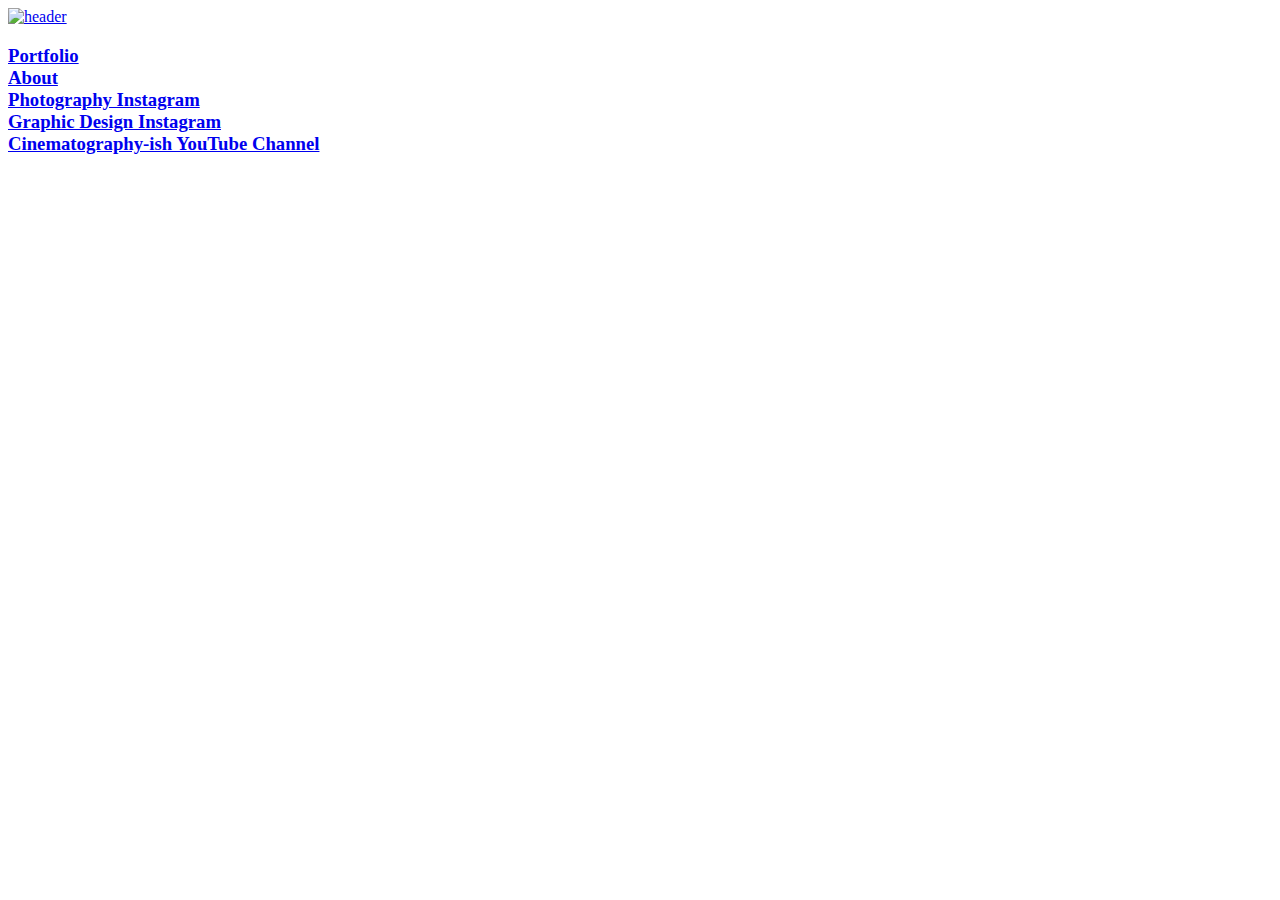
==== index.html @ 998be25e "second" ====
<!DOCTYPE html>
<html>
    <body>
    <header>
        
        <title>maxl</title>
        
        <a href="https://www.youtube.com/channel/UCEfXjU9qLtGZ9EM5nQwjIWw"><img src="D:/Designs/website/images/header.png" alt="header" width="100%" height="100%"></a>
        
    </header>
        
        <link rel="stylesheet" href="D:/Designs/website/site.css">
         
        <p><h3>
        <a href="D:/Designs/website/portfolio/photography.html">Portfolio</a><br>
        <a href="D:/Designs/website/about/about.html">About</a><br>
        <a href="https://instagram.com/maxldoesphotography">Photography Instagram</a><br>
        <a href="https://instagram.com/maxledits">Graphic Design Instagram</a><br>
        <a href="https://youtube.com/channel/UCEfXjU9qLtGZ9EM5nQwjIWw">Cinematography-ish YouTube Channel</a><br>
        </h3></p>
        
    </body>
</html>
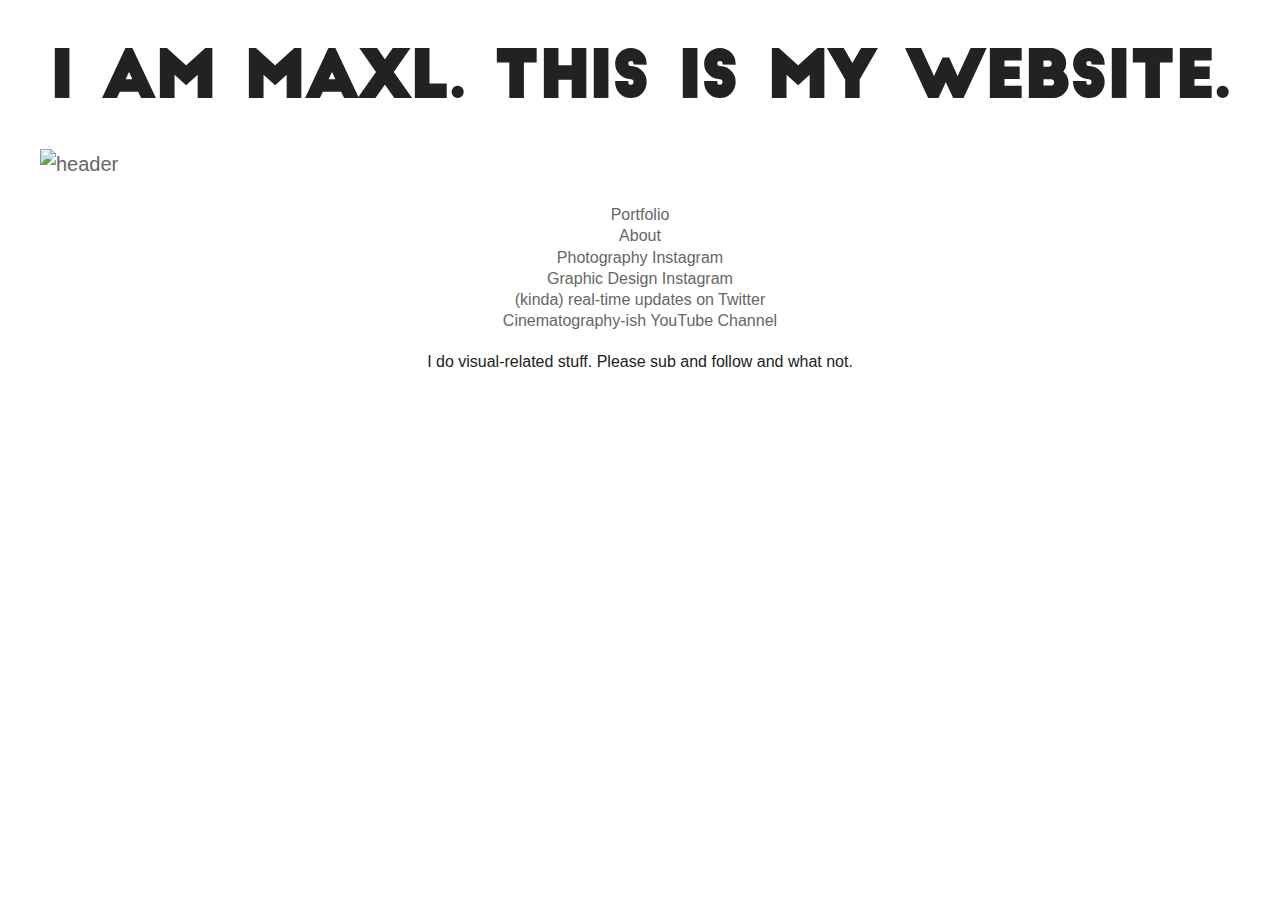
==== commit e152bdd3: "Design, especially font improvement" ====
--- a/index.html
+++ b/index.html
@@ -3,21 +3,30 @@
     <body>
     <header>
         
+        <link rel="stylesheet" href="site.css">
+        
         <title>maxl</title>
         
-        <a href="https://www.youtube.com/channel/UCEfXjU9qLtGZ9EM5nQwjIWw"><img src="D:/Designs/website/images/header.png" alt="header" width="100%" height="100%"></a>
+        <h1>I am maxl. This is my website.</h1>
+
+        <a href="https://www.youtube.com/channel/UCEfXjU9qLtGZ9EM5nQwjIWw"><img src="images/header.png" alt="header" width="100%" height="100%"></a>
         
     </header>
-        
-        <link rel="stylesheet" href="D:/Designs/website/site.css">
          
         <p><h3>
-        <a href="D:/Designs/website/portfolio/photography.html">Portfolio</a><br>
-        <a href="D:/Designs/website/about/about.html">About</a><br>
+        <a href="photography.html">Portfolio</a><br>
+        <a href="about.html">About</a><br>
         <a href="https://instagram.com/maxldoesphotography">Photography Instagram</a><br>
         <a href="https://instagram.com/maxledits">Graphic Design Instagram</a><br>
+        <a href="https://twitter.com/maxledits">(kinda) real-time updates on Twitter</a><br>
         <a href="https://youtube.com/channel/UCEfXjU9qLtGZ9EM5nQwjIWw">Cinematography-ish YouTube Channel</a><br>
         </h3></p>
+    
+    <footer>
+        
+        <h3>I do visual-related stuff. Please sub and follow and what not.</h3>
+        
+    </footer>
         
     </body>
 </html>--- a/site.css
+++ b/site.css
@@ -0,0 +1,75 @@
+html {
+    background: #fff;
+}
+
+@font-face {
+	font-family: 'BigJohn';
+	src: url('BigJohn.eot'); 
+	src:
+		url('fonts/BigJohn.otf') 
+		format('opentype');
+}
+
+p {
+    margin: 0px, 50px;
+}
+
+body {
+    background: #fff;
+    color: #ddd;
+    font-family: Arial, sans-serif;
+    font-size: 20px;
+    line-height: 1.5;
+    margin: 0 auto;
+    max-width: 1920px;
+    padding: 2em 2em 4em;
+}
+
+h1, h2, h3, h4, h5, h6 {
+    color: #222;
+    font-weight: 600;
+    line-height: 1.3;
+    font-family: Arial, sans-serif;
+}
+
+h1 {
+    text-align: center;
+    font-family: BigJohn;
+    font-size: 64px;
+    margin-top: 0;
+    margin-bottom: 0;
+}
+
+h2 {
+    font-family: Arial, sans-serif;
+    font-size: 18px;
+    margin-top: 1.3em;
+}
+
+h3 {
+    text-align: center;
+    font-weight: 400;
+    font-size: 16px;
+    font-family: Arial, sans-serif;
+}
+
+a {
+    vertical-align: middle;
+    color: #666;
+    text-decoration: none;
+}
+
+b, strong {
+    font-weight: 600;
+}
+
+samp {
+    display: none;
+}
+
+img {
+    background: transparent;
+    display: block;
+    margin: 1.3em auto;
+    max-width: 100%;
+}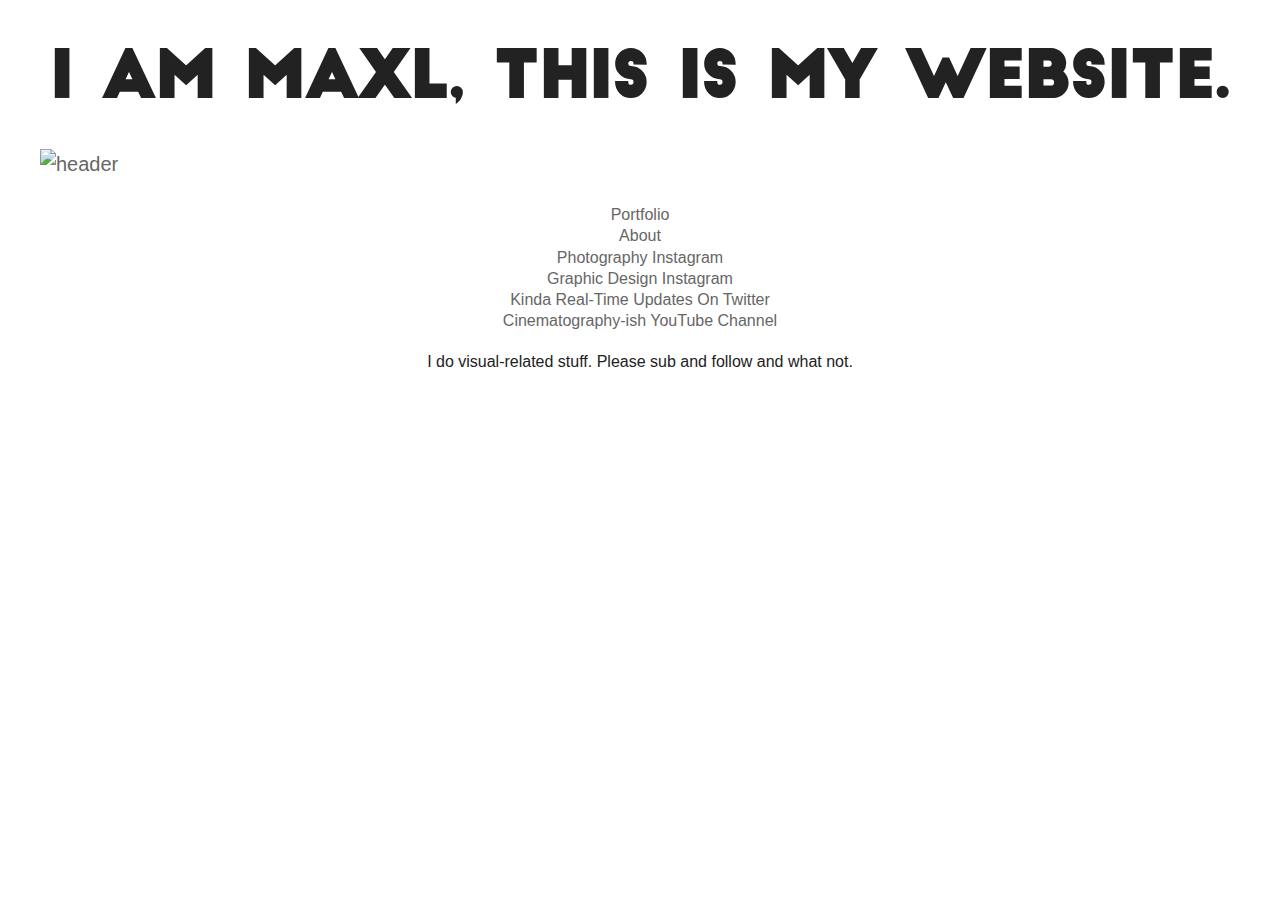
==== commit e767455d: "v1.0" ====
--- a/index.html
+++ b/index.html
@@ -1,13 +1,31 @@
 <!DOCTYPE html>
 <html>
+    
+    <head>
+    
+                    <!-- Global site tag (gtag.js) - Google Analytics -->
+            <script async src="https://www.googletagmanager.com/gtag/js?id=UA-114929887-1"></script>
+            <script>
+              window.dataLayer = window.dataLayer || [];
+              function gtag(){dataLayer.push(arguments);}
+              gtag('js', new Date());
+
+              gtag('config', 'UA-114929887-1');
+            </script>
+    
+    </head>
+        
+        <link rel="shortcut icon" href="images/favicon.ico">
+        <title>maxl</title>
+        
+    </head>
+    
     <body>
     <header>
         
         <link rel="stylesheet" href="site.css">
         
-        <title>maxl</title>
-        
-        <h1>I am maxl. This is my website.</h1>
+        <h1>I am maxl, This is my website.</h1>
 
         <a href="https://www.youtube.com/channel/UCEfXjU9qLtGZ9EM5nQwjIWw"><img src="images/header.png" alt="header" width="100%" height="100%"></a>
         
@@ -18,7 +36,7 @@
         <a href="about.html">About</a><br>
         <a href="https://instagram.com/maxldoesphotography">Photography Instagram</a><br>
         <a href="https://instagram.com/maxledits">Graphic Design Instagram</a><br>
-        <a href="https://twitter.com/maxledits">(kinda) real-time updates on Twitter</a><br>
+        <a href="https://twitter.com/maxledits">Kinda Real-Time Updates On Twitter</a><br>
         <a href="https://youtube.com/channel/UCEfXjU9qLtGZ9EM5nQwjIWw">Cinematography-ish YouTube Channel</a><br>
         </h3></p>
     
--- a/site.css
+++ b/site.css
@@ -36,8 +36,7 @@
     text-align: center;
     font-family: BigJohn;
     font-size: 64px;
-    margin-top: 0;
-    margin-bottom: 0;
+    margin: 0;
 }
 
 h2 {
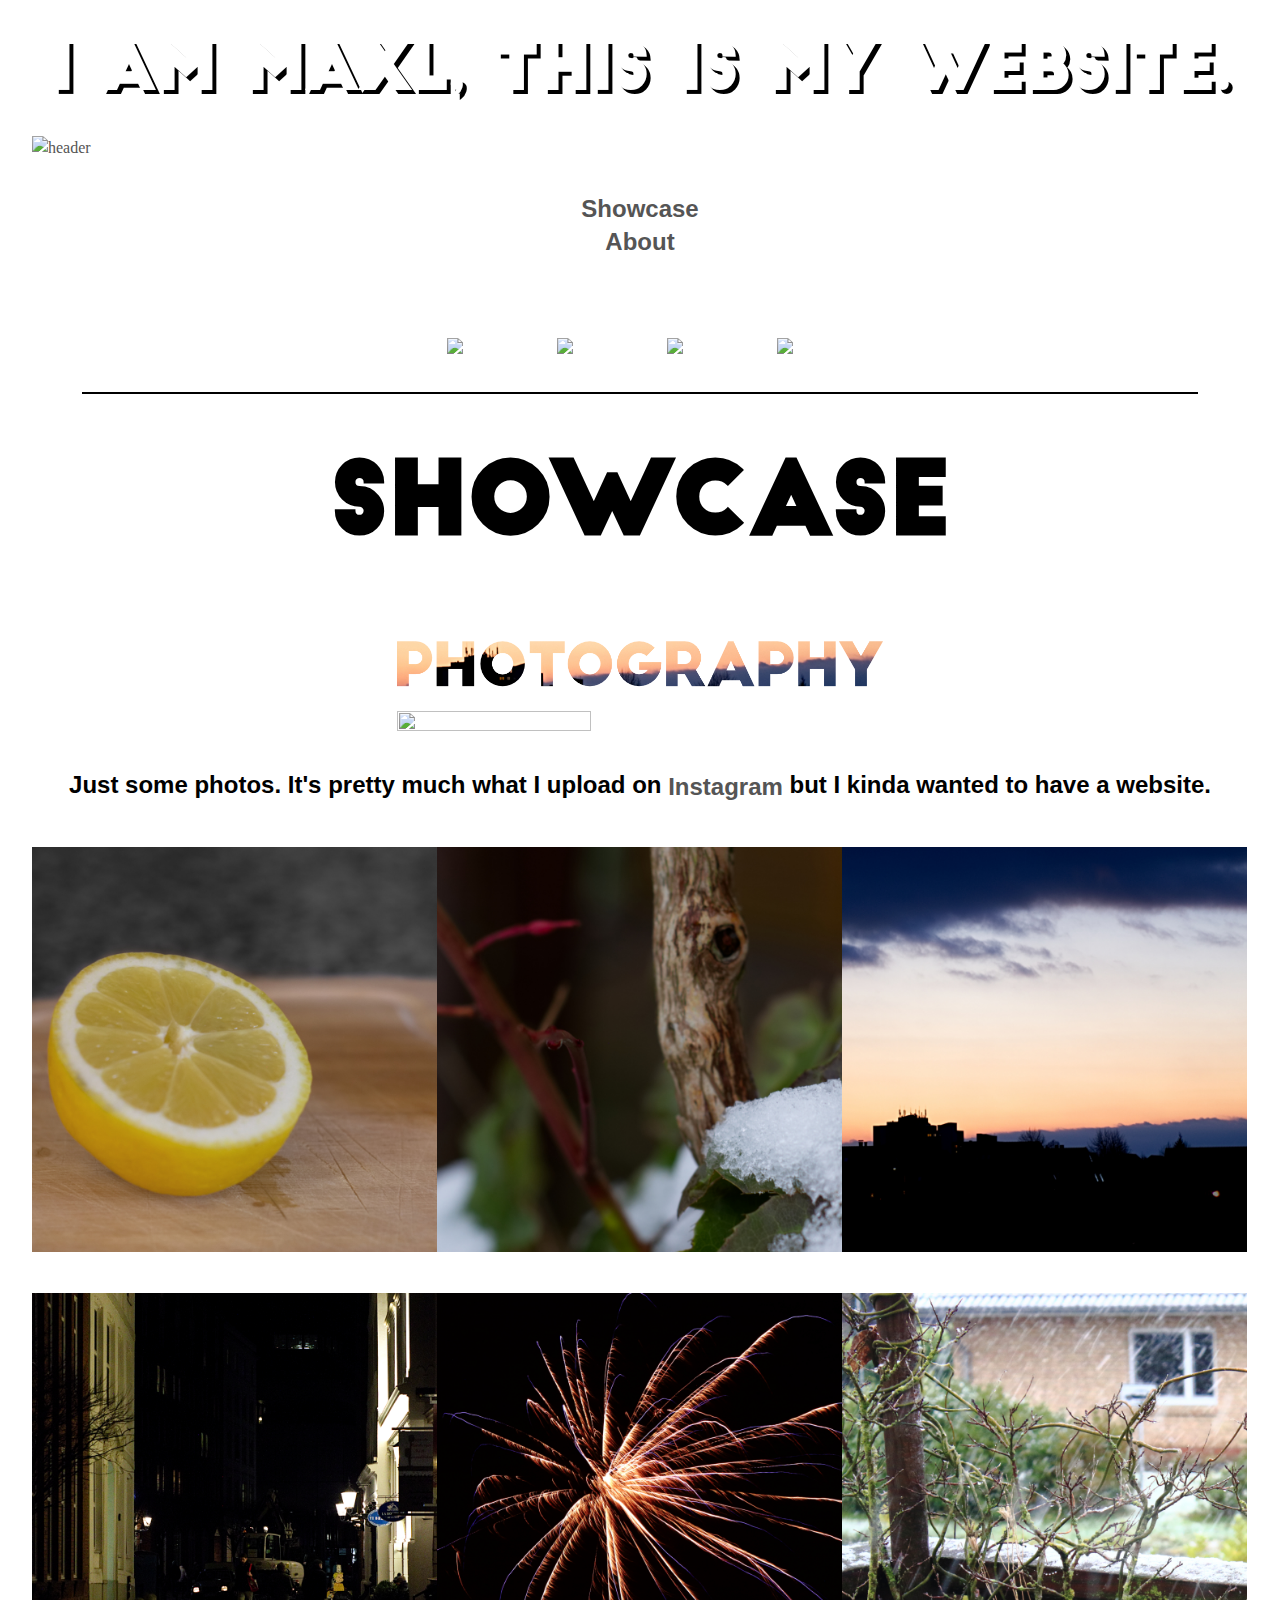
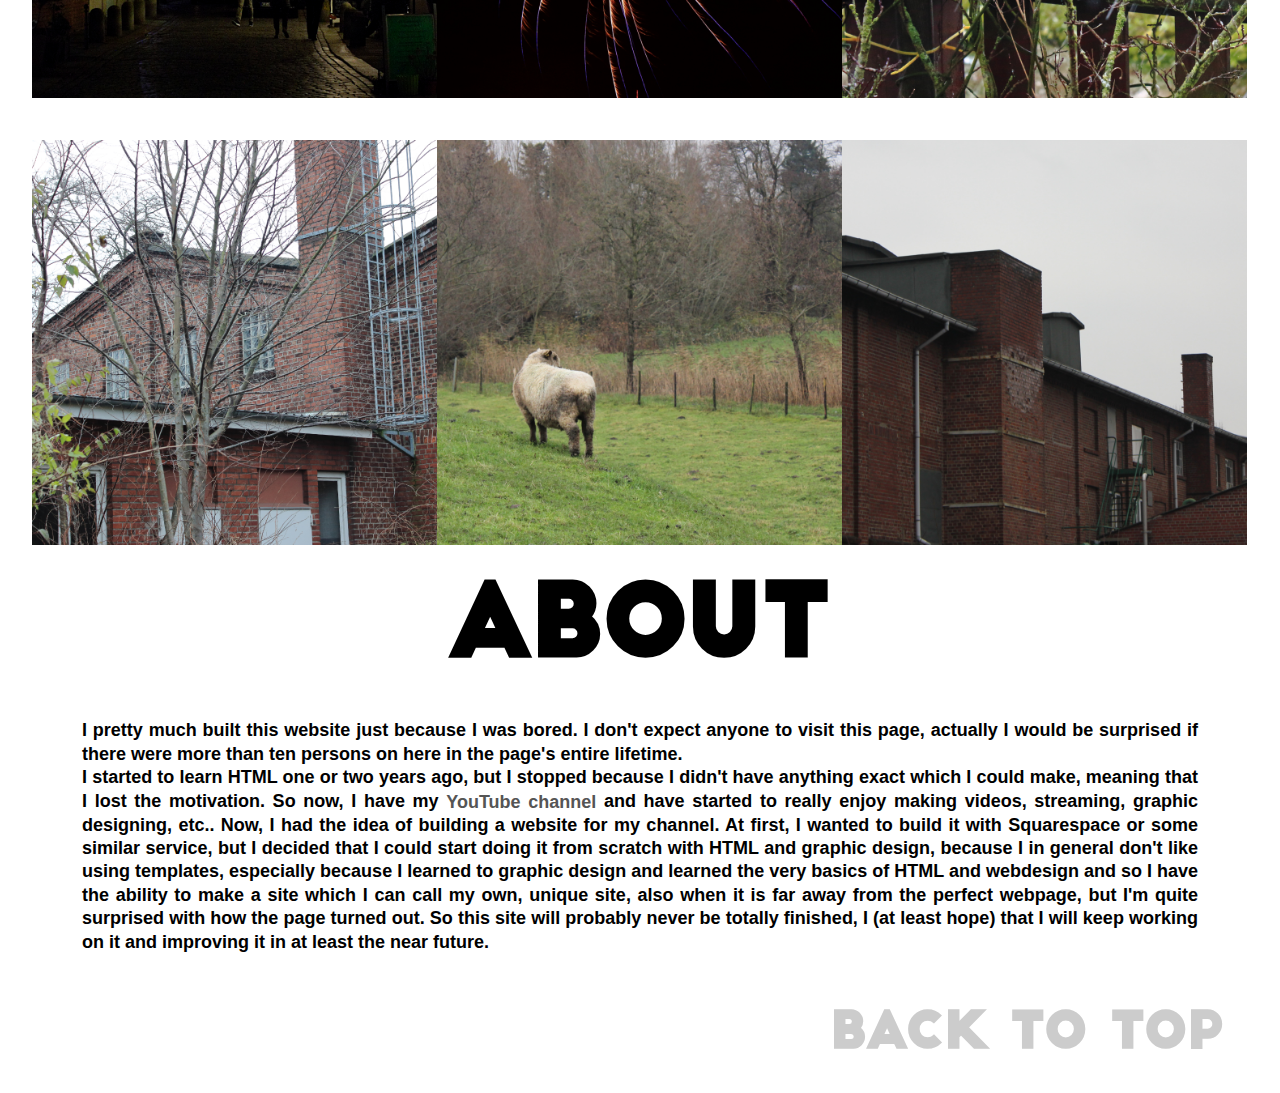
==== commit 16318107: "v1.1.1" ====
--- a/index.html
+++ b/index.html
@@ -4,47 +4,101 @@
     <head>
     
                     <!-- Global site tag (gtag.js) - Google Analytics -->
-            <script async src="https://www.googletagmanager.com/gtag/js?id=UA-114929887-1"></script>
-            <script>
-              window.dataLayer = window.dataLayer || [];
-              function gtag(){dataLayer.push(arguments);}
-              gtag('js', new Date());
+        <script async src="https://www.googletagmanager.com/gtag/js?id=UA-114929887-1"></script>
+        <script>
+          window.dataLayer = window.dataLayer || [];
+          function gtag(){dataLayer.push(arguments);}
+          gtag('js', new Date());
 
-              gtag('config', 'UA-114929887-1');
-            </script>
+          gtag('config', 'UA-114929887-1');
+        </script>
     
-    </head>
-        
-        <link rel="shortcut icon" href="images/favicon.ico">
+        <link rel="shortcut icon" href="images/favicon/favicon.ico">
+    
         <title>maxl</title>
         
     </head>
     
     <body>
-    <header>
         
-        <link rel="stylesheet" href="site.css">
+        <a name="start"></a>
+    
+        <header>
         
-        <h1>I am maxl, This is my website.</h1>
+            <link rel="stylesheet" href="index.css">
+        
+            <h1 style="color: white; text-shadow: 4px 4px #000;">I am maxl, This is my website.</h1>
 
-        <a href="https://www.youtube.com/channel/UCEfXjU9qLtGZ9EM5nQwjIWw"><img src="images/header.png" alt="header" width="100%" height="100%"></a>
+            <a href="https://www.youtube.com/channel/UCEfXjU9qLtGZ9EM5nQwjIWw"><img src="images/header.png" alt="header" width="100%" height="100%"></a>
         
-    </header>
-         
+        </header>
+        
         <p><h3>
-        <a href="photography.html">Portfolio</a><br>
-        <a href="about.html">About</a><br>
-        <a href="https://instagram.com/maxldoesphotography">Photography Instagram</a><br>
-        <a href="https://instagram.com/maxledits">Graphic Design Instagram</a><br>
-        <a href="https://twitter.com/maxledits">Kinda Real-Time Updates On Twitter</a><br>
-        <a href="https://youtube.com/channel/UCEfXjU9qLtGZ9EM5nQwjIWw">Cinematography-ish YouTube Channel</a><br>
+            <a href="#portfolio">Showcase</a><br>
+            <a href="#about">About</a>
         </h3></p>
     
-    <footer>
+        <footer>
+            
+            <a href="https://www.youtube.com/channel/UCEfXjU9qLtGZ9EM5nQwjIWw">
+                <div class="footerimg" style="width: 5%">
+                    <img src="images/social/youtube.png">
+            </div></a>
+
+            <a href="https://www.instagram.com/maxledits">
+                <div class="footerimg" style="width: 5%">
+                    <img src="images/social/instagramDesign.png">
+            </div></a>
+
+            <a href="https://www.instagram.com/maxldoesphotography">
+                <div class="footerimg" style="width: 5%">
+                    <img src="images/social/instagramPhoto.png">
+            </div></a>
+            
+            <a href="https://www.twitter.com/maxledits">
+                <div class="footerimg" style="width: 5%">
+                    <img src="images/social/twitter.png">
+            </div></a>
+
+        </footer>
+    
+            <a name="portfolio"></a>
         
-        <h3>I do visual-related stuff. Please sub and follow and what not.</h3>
+        <header>
+
+            <h2>Showcase</h2><br>
+            <a href="index.html#portfolio"><img src="images/portfolio/photography.png" height="40%" width="40%"></a>
+            <a href="graphic.html#portfolio"><img src="images/portfolio/design.png" height="40%" width="40%"></a>
         
-    </footer>
-        
+        </header>
+
+            <h3><p style="align-content: center">Just some photos. It's pretty much what I upload on <a href=https://instagram.com/maxldoesphotography>Instagram</a> but I kinda wanted to have a website.</p></h3>
+
+            <img src="images/portfolio/photography/09.jpg" height="33.3%" width="33.3%" align=left>
+            <img src="images/portfolio/photography/08.jpg" height="33.3%" width="33.3%" align=left>
+            <img src="images/portfolio/photography/07.jpg" height="33.3%" width="33.3%" align=left>
+            <img src="images/portfolio/photography/06.jpg" height="33.3%" width="33.3%" align=left>
+            <img src="images/portfolio/photography/05.jpg" height="33.3%" width="33.3%" align=left>
+            <img src="images/portfolio/photography/04.jpg" height="33.3%" width="33.3%" align=left>
+            <img src="images/portfolio/photography/03.jpg" height="33.3%" width="33.3%" align=left>
+            <img src="images/portfolio/photography/02.jpg" height="33.3%" width="33.3%" align=left>        
+            <img src="images/portfolio/photography/01.jpg" height="33.3%" width="33.3%" align=left>
+            
+        <header>
+            
+            <h2>About</h2>
+            
+        </header>
+    
+            
+        <a name="about"></a>
+
+            <p><h4>
+                I pretty much built this website just because I was bored. I don't expect anyone to visit this page, actually I would be surprised if there were more than ten persons on here in the page's entire lifetime. <br>
+                I started to learn HTML one or two years ago, but I stopped because I didn't have anything exact which I could make, meaning that I lost the motivation. So now, I have my <a href="https://www.youtube.com/channel/UCEfXjU9qLtGZ9EM5nQwjIWw">YouTube channel</a> and have started to really enjoy making videos, streaming, graphic designing, etc.. Now, I had the idea of building a website for my channel. At first, I wanted to build it with Squarespace or some similar service, but I decided that I could start doing it from scratch with HTML and graphic design, because I in general don't like using templates, especially because I learned to graphic design and learned the very basics of HTML and webdesign and so I have the ability to make a site which I can call my own, unique site, also when it is far away from the perfect webpage, but I'm quite surprised with how the page turned out. So this site will probably never be totally finished, I (at least hope) that I will keep working on it and improving it in at least the near future.
+            </h4>
+             
+        <a href="#start" class="back-to-top"><back>Back to top</back></a>
+    
     </body>
 </html>--- a/index.css
+++ b/index.css
@@ -0,0 +1,96 @@
+html {
+    background: #fff;
+}
+
+@font-face {
+	font-family: 'BigJohn';
+	src: url('fonts/BigJohn.eot');
+	src:
+		url('fonts/BigJohn.otf')
+		format('opentype');
+}
+
+p {
+    margin: 0px, 50px;
+}
+
+footer {
+    border-bottom: 2px solid;
+    text-align: center;
+    margin: 50px;
+}
+
+.footerimg {
+    display:inline-block;
+    margin:5px 20px;
+    padding:5px;
+}
+
+body {
+    line-height: 1.5;
+    margin: 0;
+    max-width: 100%;
+    padding: 2em 2em 4em;
+}
+
+back, h1, h2, h3, h4, h5, h6 {
+    text-align: center;
+    color: #000;
+    font-weight: 600;
+    line-height: 1.3;
+    font-family: Arial, sans-serif;
+}
+
+back {
+    color: #ccc;
+    float: right;
+    font-family: BigJohn, sans-serif;
+    font-size: 50px;
+    margin: 25px;
+}
+
+h1 {
+    font-family: BigJohn, sans-serif;
+    font-size: 64px;
+    margin: 0;
+}
+
+h2 {
+    font-family: BigJohn, sans-serif;
+    font-size: 100px;
+    margin-top: 0;
+    margin-bottom: 20px;
+}
+
+h3 {
+    font-family: Arial, sans-serif;
+    font-size: 24px;
+    margin-top: 1.3em;
+}
+
+h4 {
+    padding: 0px 50px;
+    font-size: 18px;
+    text-align: justify;
+}
+
+a {
+    vertical-align: middle;
+    color: #555;
+    text-decoration: none;
+}
+
+b, strong {
+    font-weight: 600;
+}
+
+samp {
+    display: none;
+}
+
+img {
+    background: transparent;
+    display: block;
+    margin: 1.3em auto;
+    max-width: 100%;
+}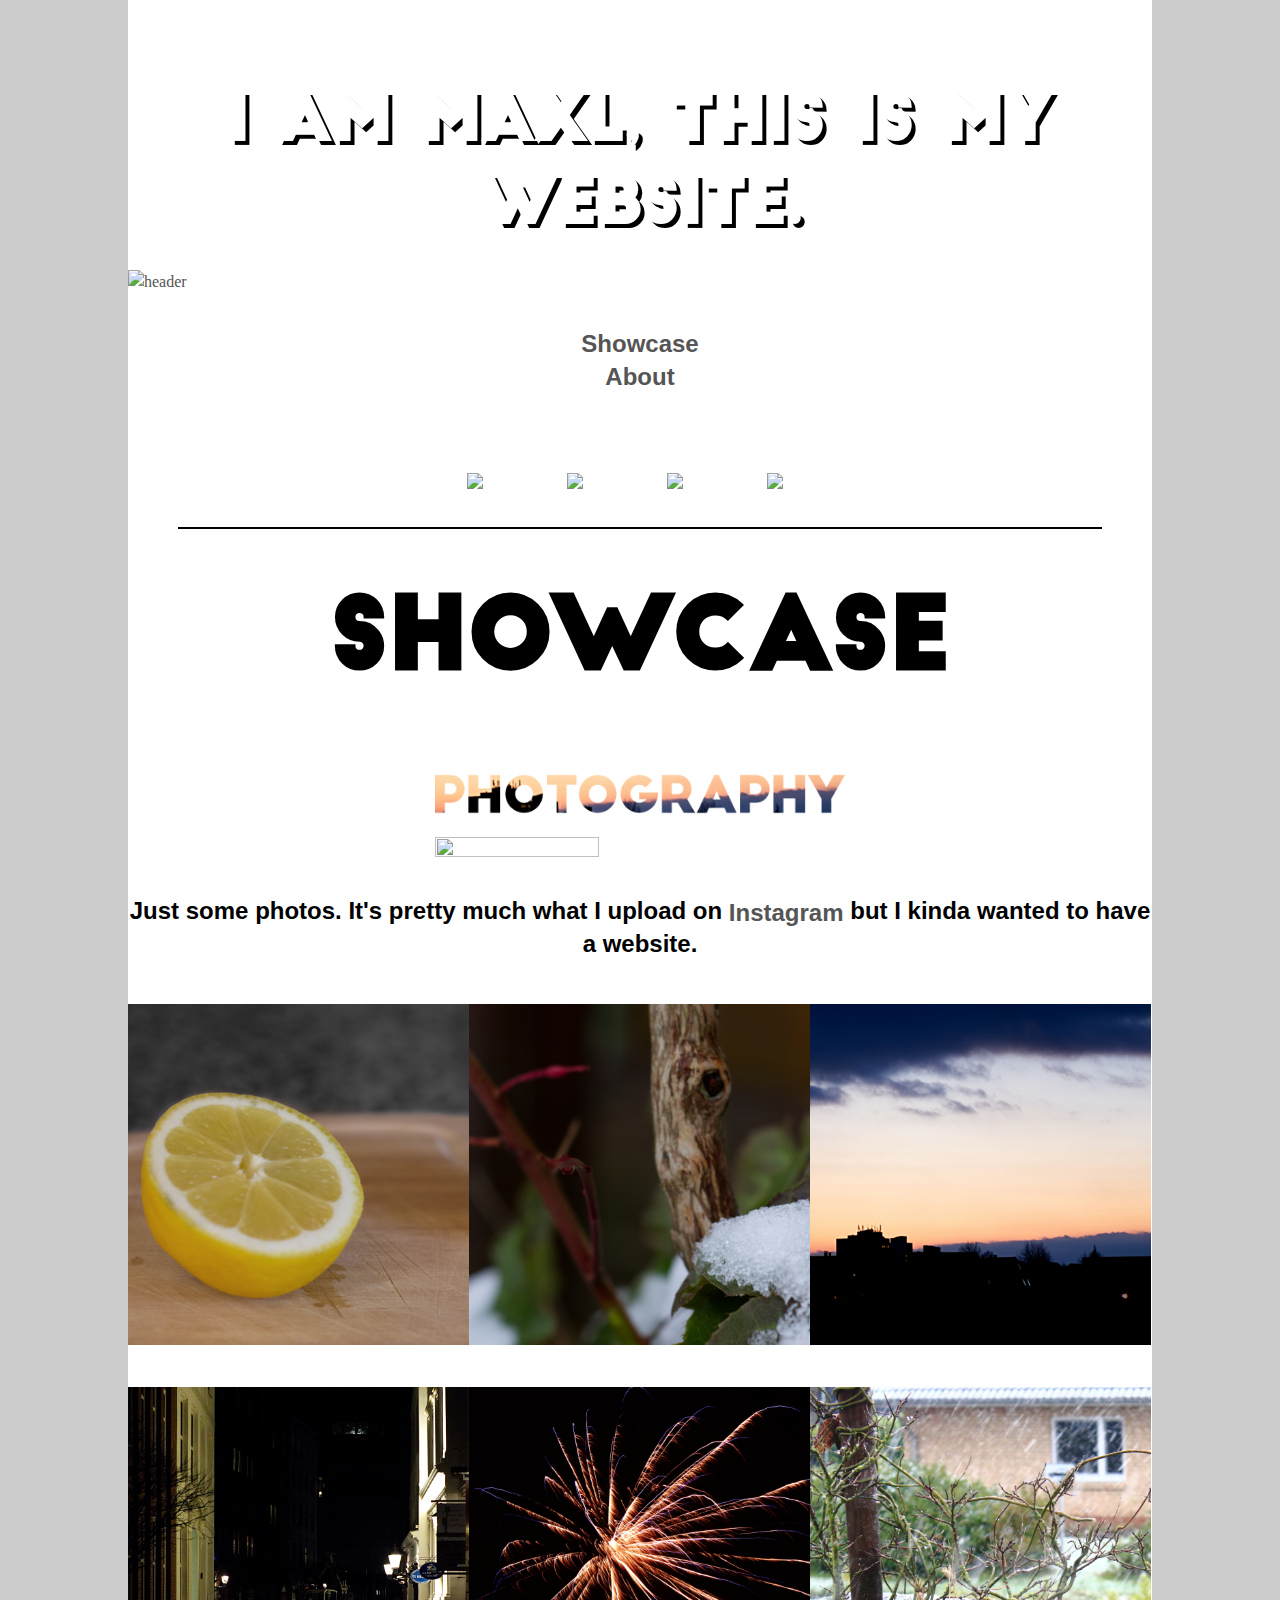
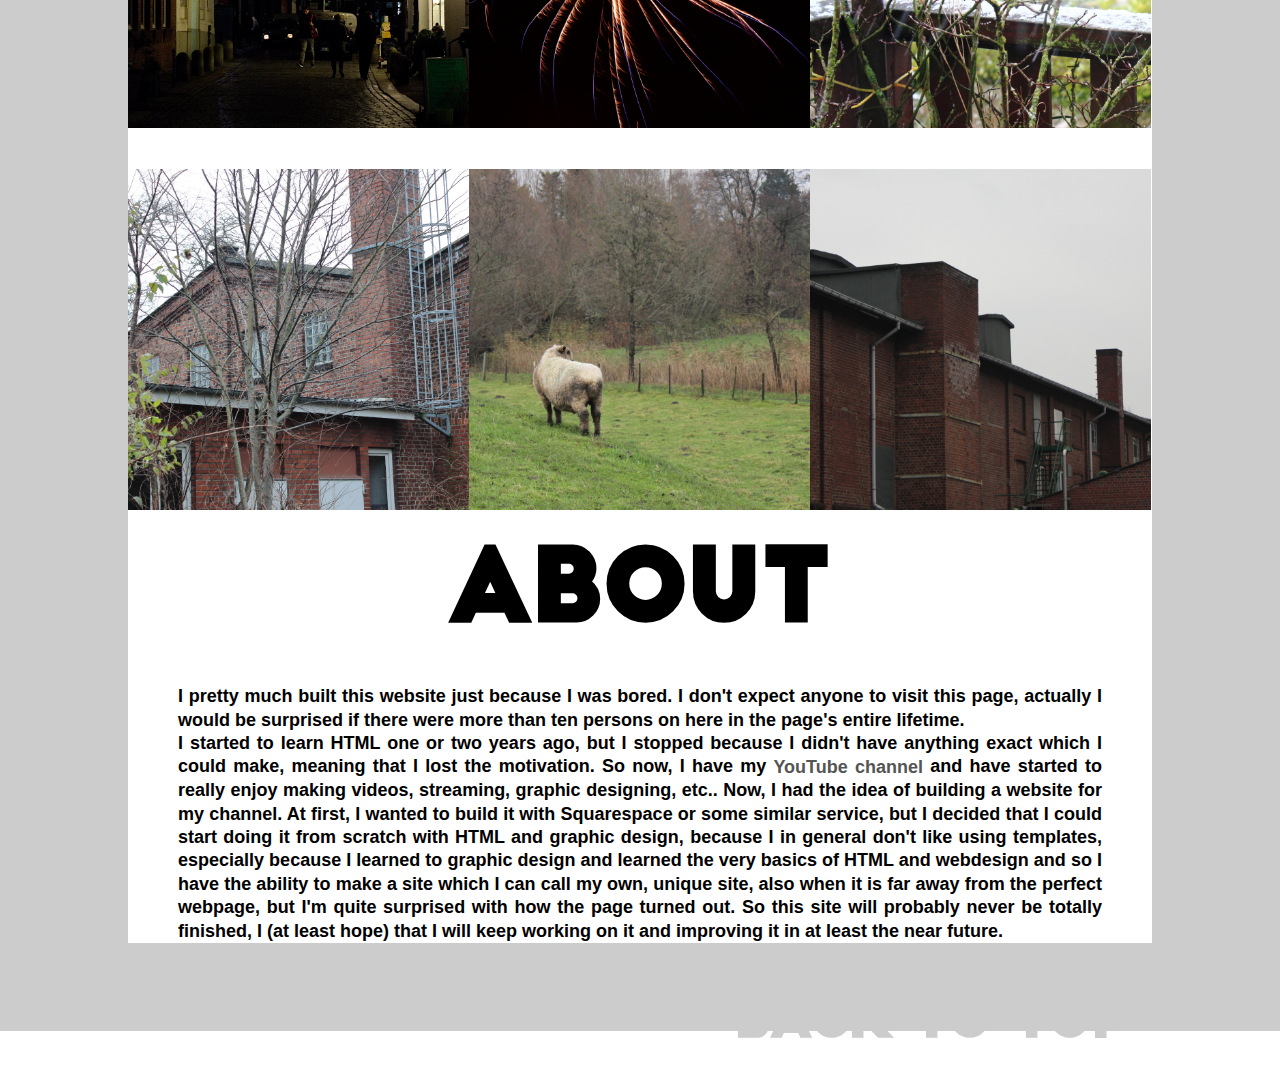
==== commit 522ffcc7: "v1.2" ====
--- a/index.html
+++ b/index.html
@@ -19,7 +19,9 @@
         
     </head>
     
-    <body>
+    <body style="background-color: #ccc">
+        
+        <div class="all">
         
         <a name="start"></a>
     
@@ -27,7 +29,7 @@
         
             <link rel="stylesheet" href="index.css">
         
-            <h1 style="color: white; text-shadow: 4px 4px #000;">I am maxl, This is my website.</h1>
+            <h1 style="color: white; text-shadow: 4px 4px #000;"><br>I am maxl, This is my website.</h1>
 
             <a href="https://www.youtube.com/channel/UCEfXjU9qLtGZ9EM5nQwjIWw"><img src="images/header.png" alt="header" width="100%" height="100%"></a>
         
@@ -99,6 +101,8 @@
             </h4>
              
         <a href="#start" class="back-to-top"><back>Back to top</back></a>
+        
+        </div>
     
     </body>
 </html>--- a/index.css
+++ b/index.css
@@ -8,6 +8,12 @@
 	src:
 		url('fonts/BigJohn.otf')
 		format('opentype');
+}
+
+.all {
+    margin-left: 10%;
+    margin-right: 10%;
+    background-color: #fff;
 }
 
 p {
@@ -28,9 +34,9 @@
 
 body {
     line-height: 1.5;
-    margin: 0;
+    margin: 0%;
     max-width: 100%;
-    padding: 2em 2em 4em;
+    padding: 0em 0em 4em;
 }
 
 back, h1, h2, h3, h4, h5, h6 {
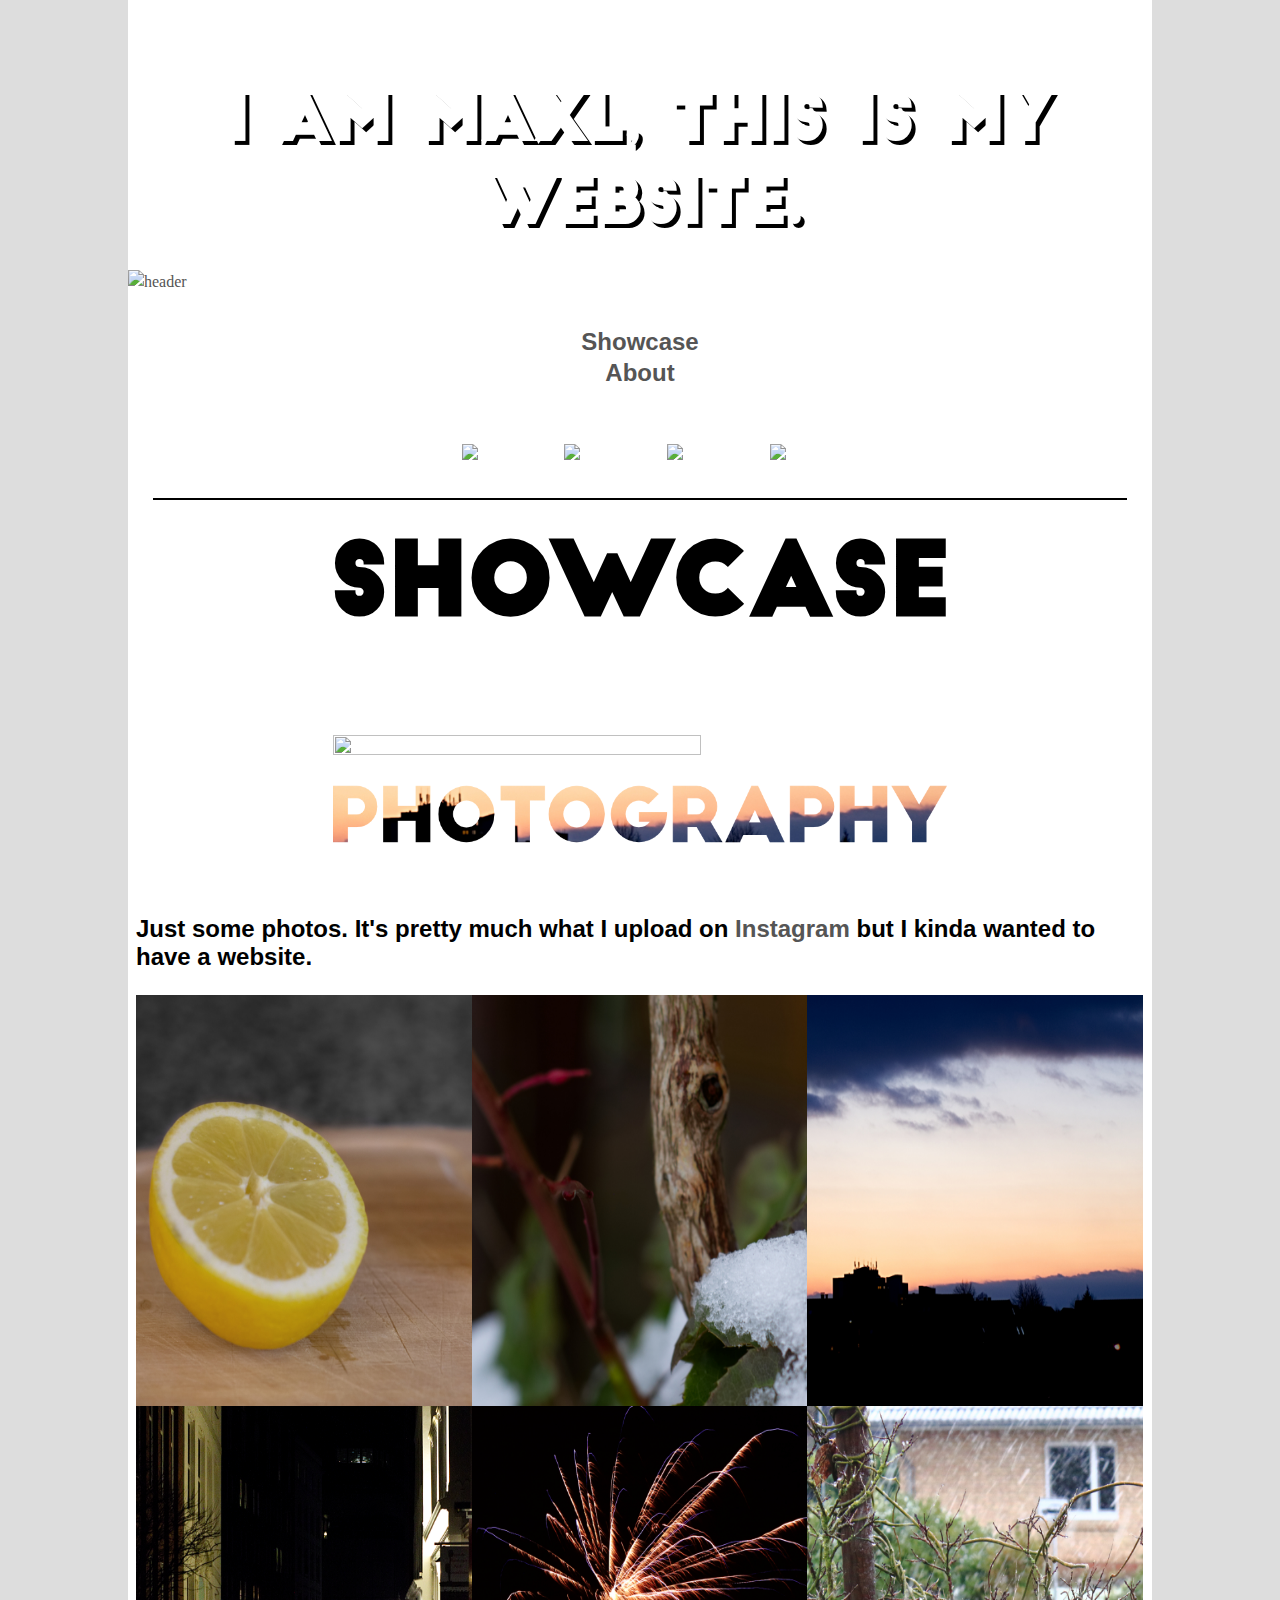
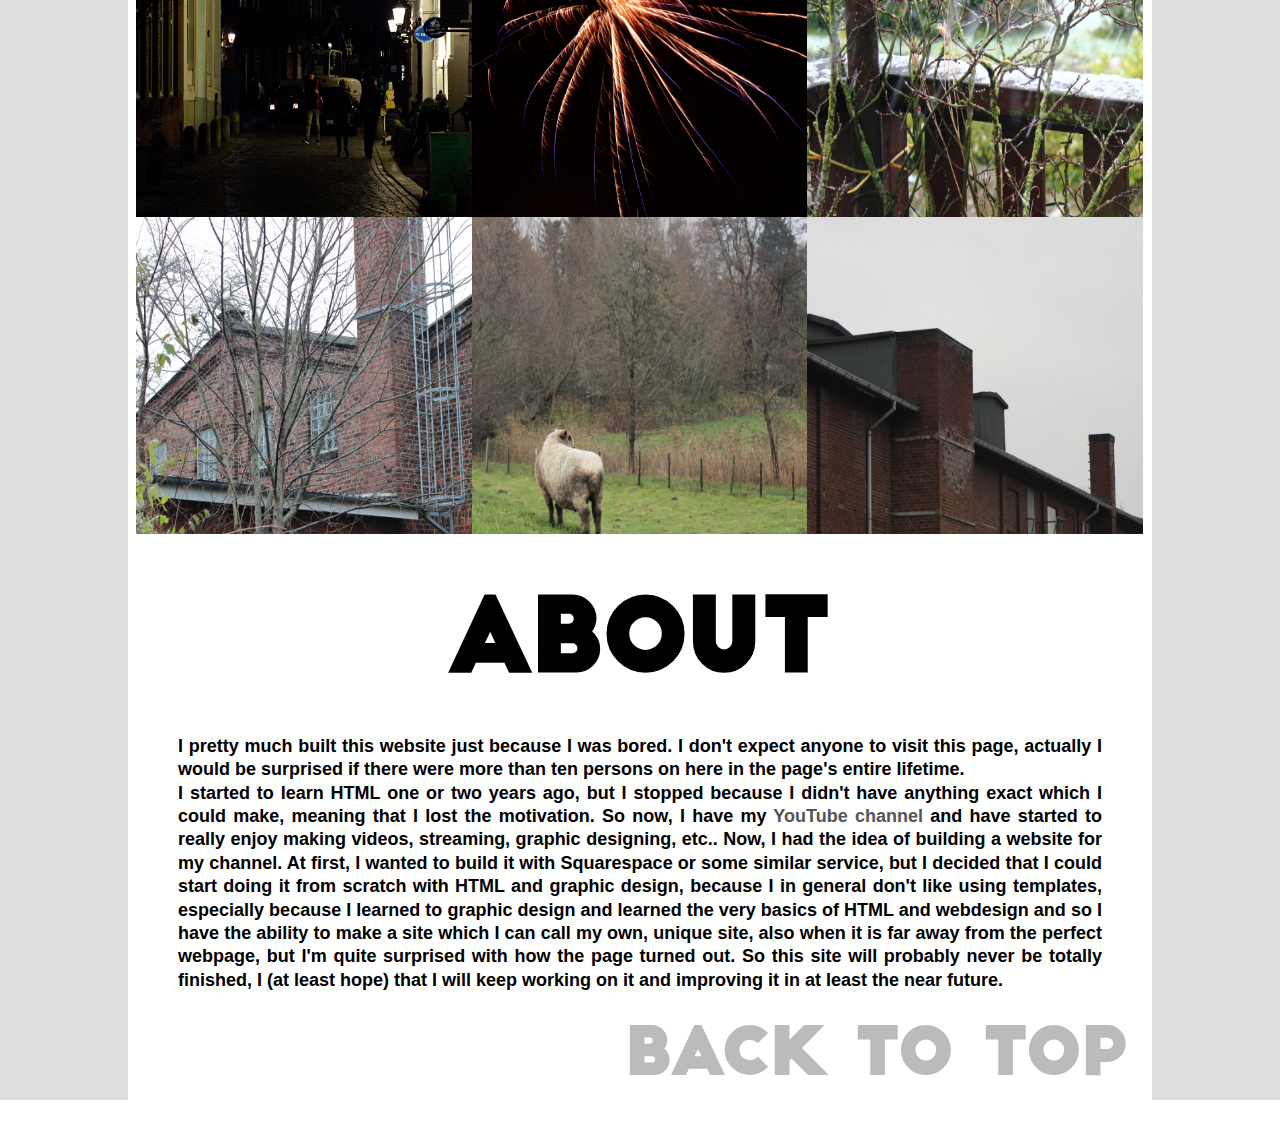
==== commit cffeb493: "v1.3" ====
--- a/index.html
+++ b/index.html
@@ -19,7 +19,8 @@
         
     </head>
     
-    <body style="background-color: #ccc">
+    
+    <body style="background-color: #ddd; height: 100%;">
         
         <div class="all">
         
@@ -39,7 +40,7 @@
             <a href="#portfolio">Showcase</a><br>
             <a href="#about">About</a>
         </h3></p>
-    
+        
         <footer>
             
             <a href="https://www.youtube.com/channel/UCEfXjU9qLtGZ9EM5nQwjIWw">
@@ -69,23 +70,35 @@
         <header>
 
             <h2>Showcase</h2><br>
-            <a href="index.html#portfolio"><img src="images/portfolio/photography.png" height="40%" width="40%"></a>
-            <a href="graphic.html#portfolio"><img src="images/portfolio/design.png" height="40%" width="40%"></a>
+            
+            <p style="overflow: hidden;">
+            
+            <img src="images/portfolio/design.png" onclick="loadgraphic()" height="60%" width="60%">
+            
+                <script>
+                    function loadgraphic() {
+                        document.getElementById("showcase").innerHTML='<object type="text/html" data="graphic.html" width="100%" height="1250"></object>';
+                    }
+                </script>
+            
+            <img src="images/portfolio/photography.png" onclick="loadphoto()" height="60%" width="60%">
+            
+                <script>
+                    function loadphoto() {
+                        document.getElementById("showcase").innerHTML='<object type="text/html" data="photo.html" width="100%" height="1250"></object>';
+                    }
+                </script>
+            
         
-        </header>
-
-            <h3><p style="align-content: center">Just some photos. It's pretty much what I upload on <a href=https://instagram.com/maxldoesphotography>Instagram</a> but I kinda wanted to have a website.</p></h3>
-
-            <img src="images/portfolio/photography/09.jpg" height="33.3%" width="33.3%" align=left>
-            <img src="images/portfolio/photography/08.jpg" height="33.3%" width="33.3%" align=left>
-            <img src="images/portfolio/photography/07.jpg" height="33.3%" width="33.3%" align=left>
-            <img src="images/portfolio/photography/06.jpg" height="33.3%" width="33.3%" align=left>
-            <img src="images/portfolio/photography/05.jpg" height="33.3%" width="33.3%" align=left>
-            <img src="images/portfolio/photography/04.jpg" height="33.3%" width="33.3%" align=left>
-            <img src="images/portfolio/photography/03.jpg" height="33.3%" width="33.3%" align=left>
-            <img src="images/portfolio/photography/02.jpg" height="33.3%" width="33.3%" align=left>        
-            <img src="images/portfolio/photography/01.jpg" height="33.3%" width="33.3%" align=left>
+                <p id="showcase">
             
+                    <object type="text/html" data="photo.html" width="100%" height="1250"></object>
+        
+                </p>
+            </p>
+        
+        
+        <br>
         <header>
             
             <h2>About</h2>
@@ -100,7 +113,7 @@
                 I started to learn HTML one or two years ago, but I stopped because I didn't have anything exact which I could make, meaning that I lost the motivation. So now, I have my <a href="https://www.youtube.com/channel/UCEfXjU9qLtGZ9EM5nQwjIWw">YouTube channel</a> and have started to really enjoy making videos, streaming, graphic designing, etc.. Now, I had the idea of building a website for my channel. At first, I wanted to build it with Squarespace or some similar service, but I decided that I could start doing it from scratch with HTML and graphic design, because I in general don't like using templates, especially because I learned to graphic design and learned the very basics of HTML and webdesign and so I have the ability to make a site which I can call my own, unique site, also when it is far away from the perfect webpage, but I'm quite surprised with how the page turned out. So this site will probably never be totally finished, I (at least hope) that I will keep working on it and improving it in at least the near future.
             </h4>
              
-        <a href="#start" class="back-to-top"><back>Back to top</back></a>
+            <a href="#start"><h1 style="text-align: right; color: #bbb; margin:25px; text-size: 20px;">Back to top</h1></a>
         
         </div>
     
--- a/index.css
+++ b/index.css
@@ -1,5 +1,17 @@
-html {
+html
+{
+    border: 0px;
+    margin: 0px;
+    padding: 0px;
     background: #fff;
+}
+
+body {
+    border: 0px;
+    margin: 0px;
+    padding: 0px;
+    line-height: 1.5;
+    max-width: 100%;
 }
 
 @font-face {
@@ -23,7 +35,7 @@
 footer {
     border-bottom: 2px solid;
     text-align: center;
-    margin: 50px;
+    margin: 25px;
 }
 
 .footerimg {
@@ -32,27 +44,12 @@
     padding:5px;
 }
 
-body {
-    line-height: 1.5;
-    margin: 0%;
-    max-width: 100%;
-    padding: 0em 0em 4em;
-}
-
-back, h1, h2, h3, h4, h5, h6 {
+h1, h2, h3, h4, h5, h6 {
     text-align: center;
     color: #000;
     font-weight: 600;
     line-height: 1.3;
     font-family: Arial, sans-serif;
-}
-
-back {
-    color: #ccc;
-    float: right;
-    font-family: BigJohn, sans-serif;
-    font-size: 50px;
-    margin: 25px;
 }
 
 h1 {
@@ -81,9 +78,9 @@
 }
 
 a {
-    vertical-align: middle;
     color: #555;
     text-decoration: none;
+    margin-top: 1.3em;
 }
 
 b, strong {
@@ -98,5 +95,6 @@
     background: transparent;
     display: block;
     margin: 1.3em auto;
+    padding: 0;
     max-width: 100%;
 }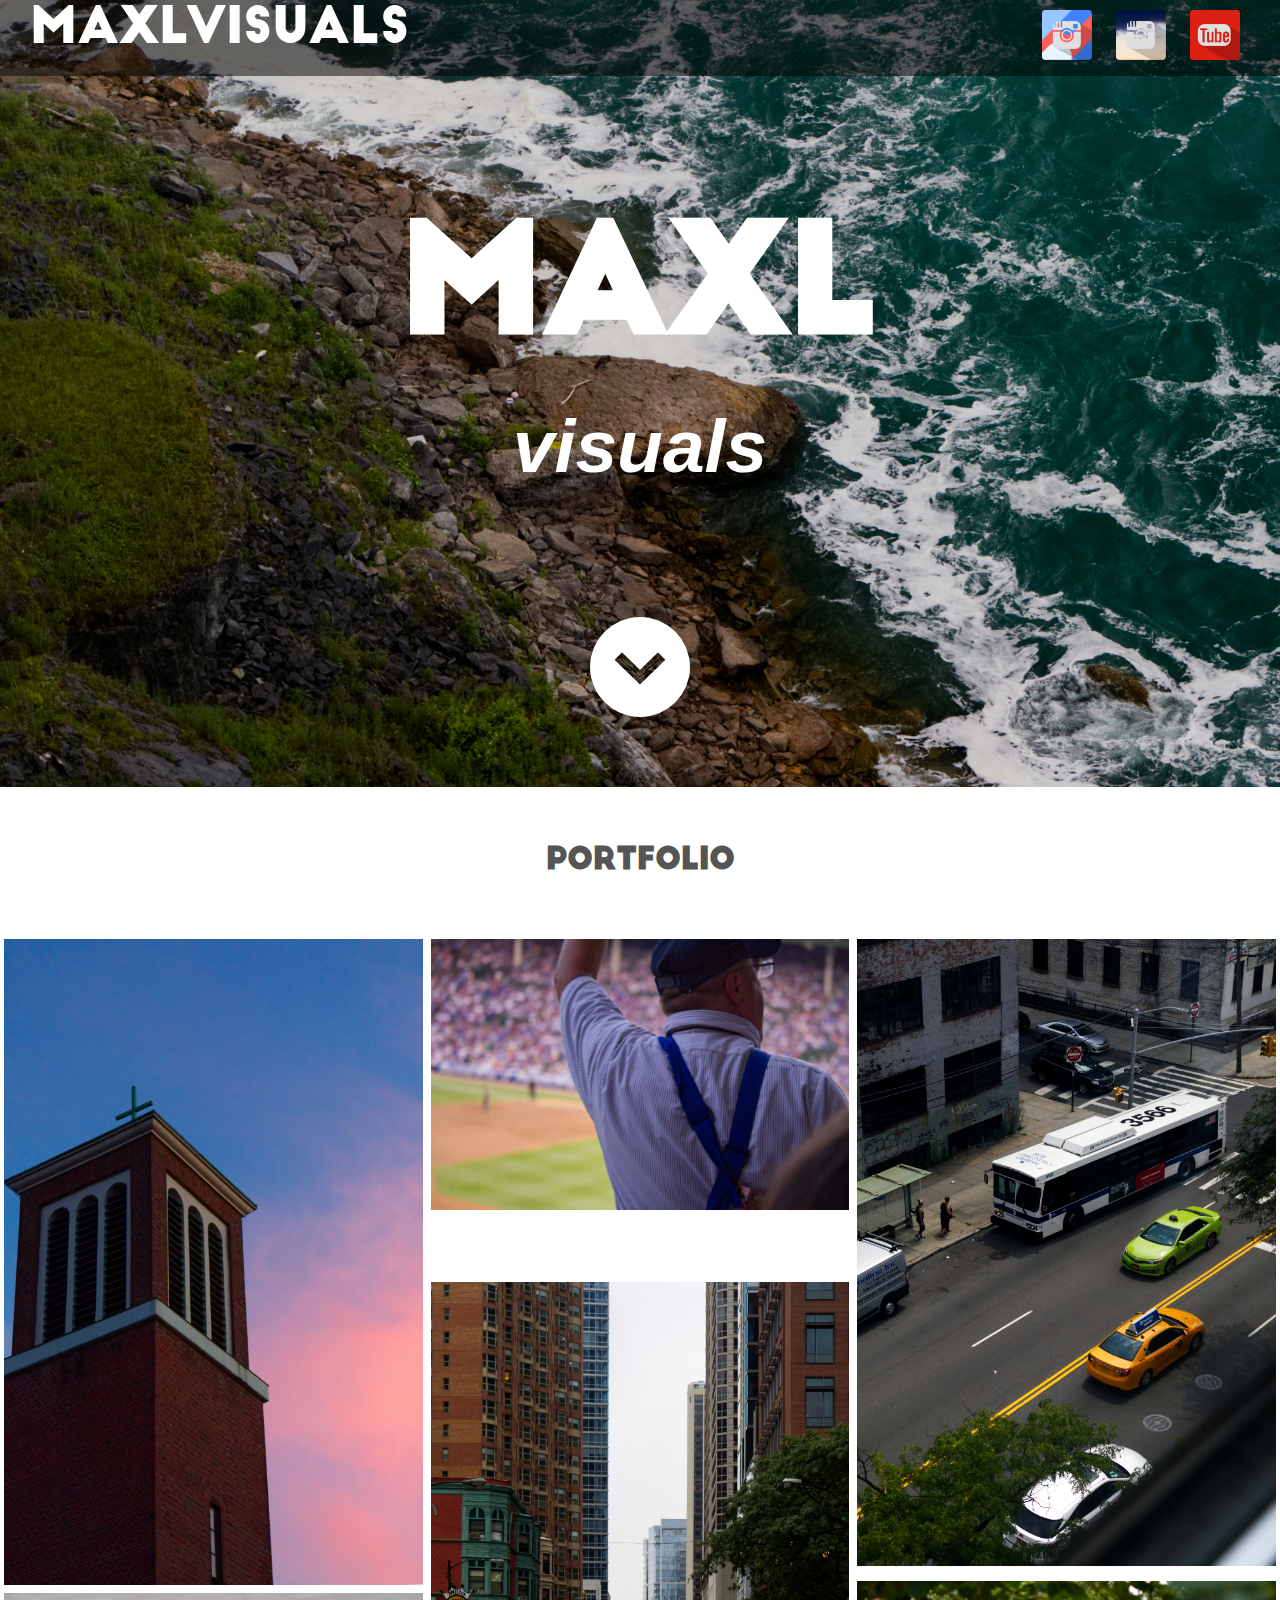
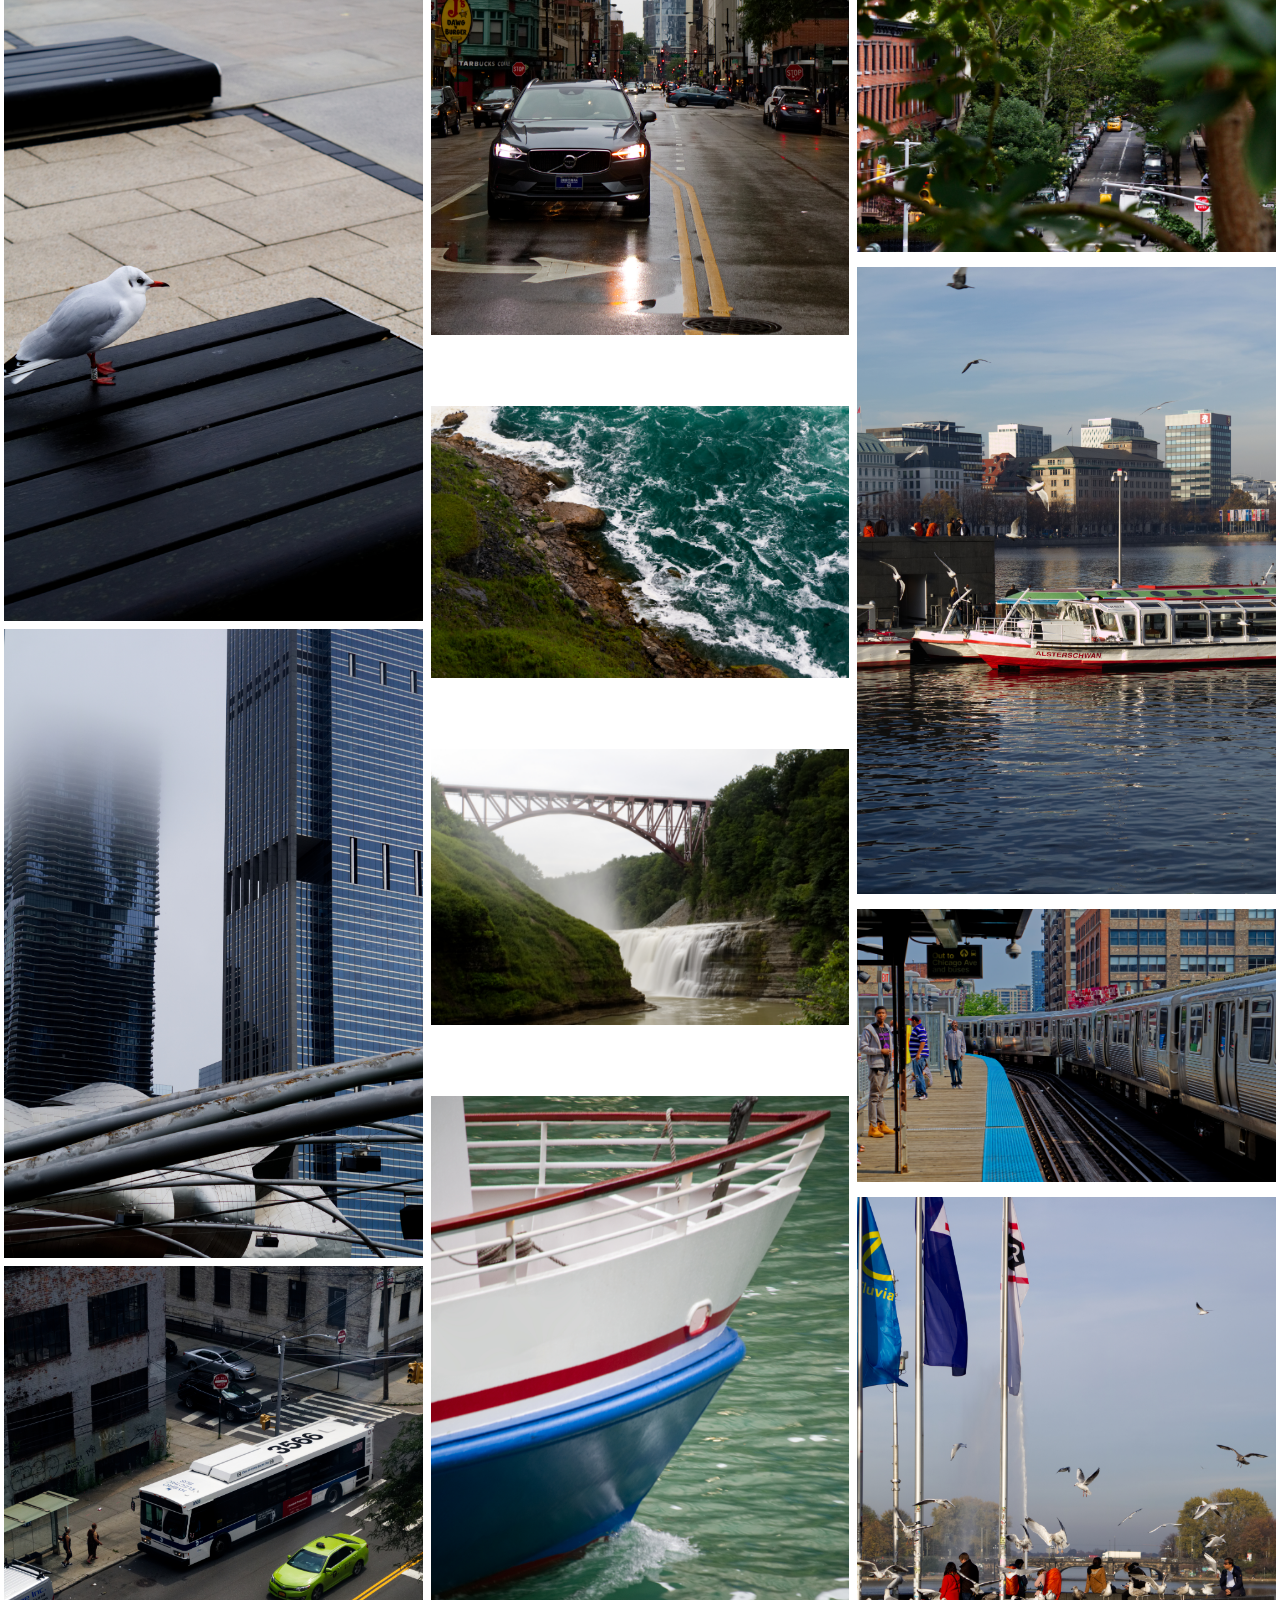
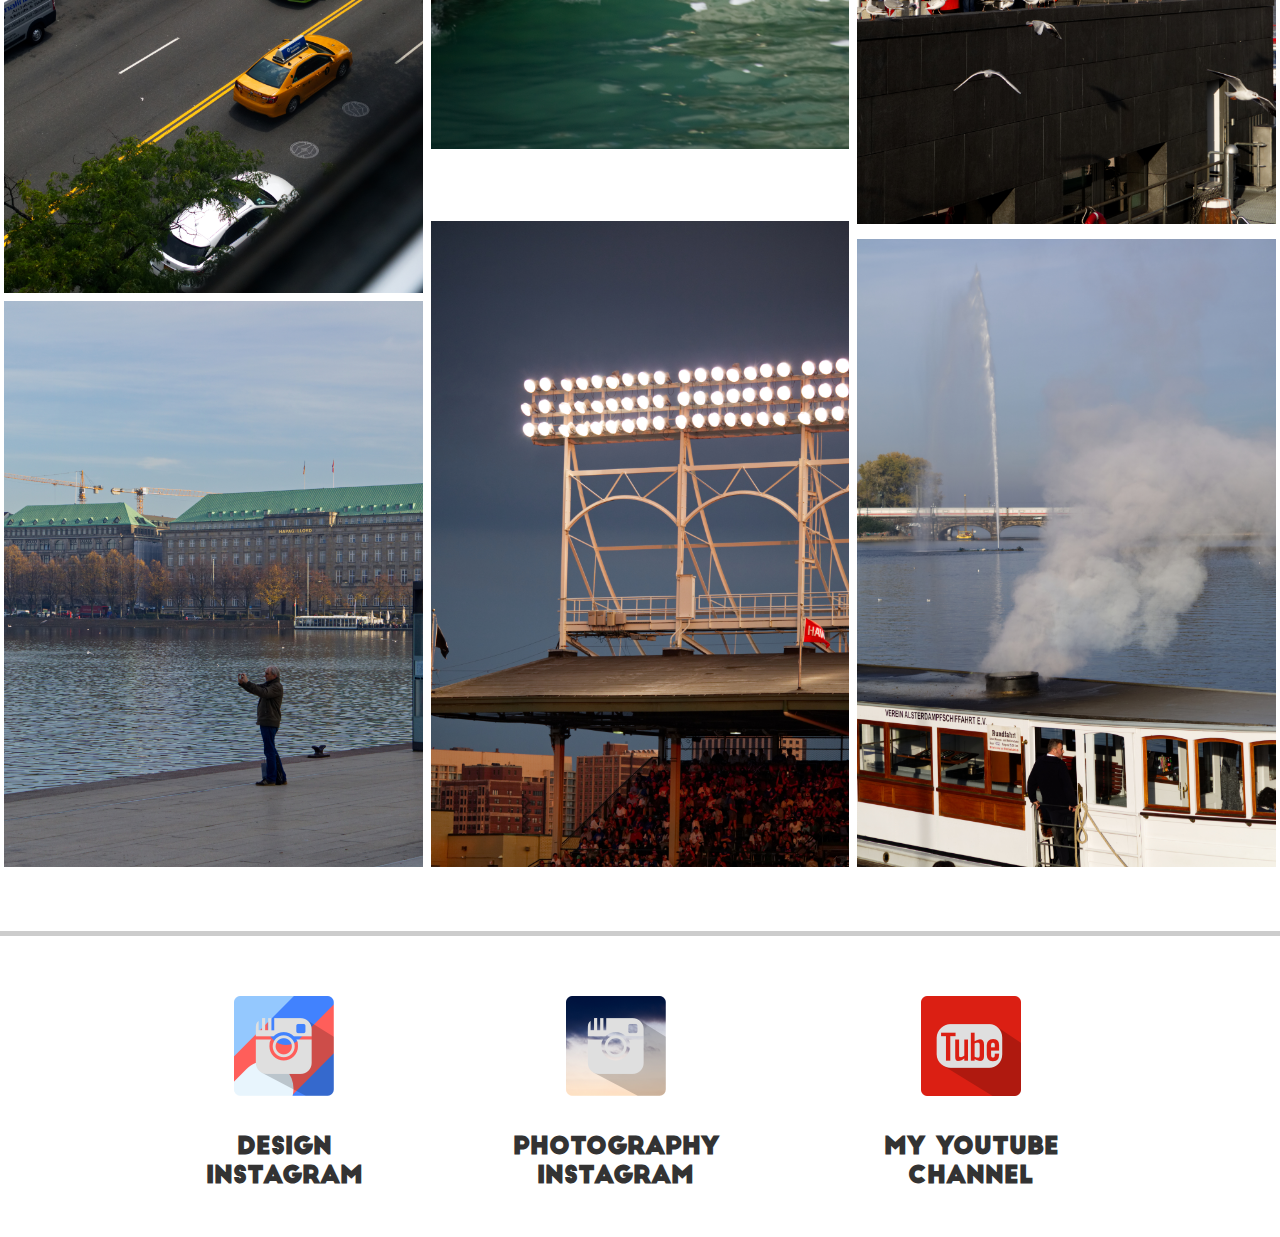
==== commit 77d64ab2: "v2.0" ====
--- a/index.html
+++ b/index.html
@@ -1,121 +1,116 @@
 <!DOCTYPE html>
 <html>
-    
     <head>
-    
-                    <!-- Global site tag (gtag.js) - Google Analytics -->
-        <script async src="https://www.googletagmanager.com/gtag/js?id=UA-114929887-1"></script>
-        <script>
-          window.dataLayer = window.dataLayer || [];
-          function gtag(){dataLayer.push(arguments);}
-          gtag('js', new Date());
-
-          gtag('config', 'UA-114929887-1');
-        </script>
-    
-        <link rel="shortcut icon" href="images/favicon/favicon.ico">
-    
+        
+        <meta name="viewport" content="width=device-width, initial-scale=1">
+        
+            <!-- Favicon !-->
+            <link rel="icon" type="image/svg+xml" href="/images/favicon/favicon.svg" sizes="any">
+            <link rel="icon" type="image/x-icon" href="images/favicon/favicon.png" sizes="any">
+            <link rel="shortcut icon" type="image/x-icon" href="/images/favicon/favicon.ico" sizes="any">
+            <link rel="apple-touch-icon" sizes="180x180" href="/images/favicon/favicon.png">
+        
         <title>maxl</title>
         
     </head>
     
-    
-    <body style="background-color: #ddd; height: 100%;">
+    <body>
+    <link rel="stylesheet" href="index.css">
         
-        <div class="all">
+        <!-- first page !-->
+        <a name="pageone"></a>
+        <div style="display: flex; align-items: center; flex-direction: column;">
         
-        <a name="start"></a>
-    
-        <header>
+            <!-- upper bar !-->
+            <div class="navbar">
+            
+                <div style="padding-top: 0,5%; display: flex; justify-content: space-between;">
+                    <navbartext>MAXLVISUALS</navbartext>
         
-            <link rel="stylesheet" href="index.css">
+                    <!-- links !-->
+                    <div style="margin-right: 30px;">
+                        <a href="https://www.instagram.com/maxlvisuals"><img src="images/instagramDesign.png" alt="my design instagram"></a>
+                        <a href="https://www.instagram.com/maxldoesphotography"><img src="images/instagramPhoto.png" alt="my photography instagram"></a>
+                        <a href="https://www.youtube.com/channel/UCEfXjU9qLtGZ9EM5nQwjIWw"><img src="images/youtube.png" alt="my youtube channel"></a>
+                    </div>
+                </div>
+                
+            </div>
+            
+            <!-- title !-->
+            <div style="padding-top: 10%; padding-bottom: 10%;">
+                <h1>MAXL</h1><br>
+                <h2><i>visuals</i></h2>
+            </div>
+             
+            <!-- scrolldown !-->
+            <div>
+                <a href="#pagetwo"><img class="hoverscale" src="images/scrolldown.png" alt="scroll down"></a>
+            </div>
+                
+        </div>
         
-            <h1 style="color: white; text-shadow: 4px 4px #000;"><br>I am maxl, This is my website.</h1>
-
-            <a href="https://www.youtube.com/channel/UCEfXjU9qLtGZ9EM5nQwjIWw"><img src="images/header.png" alt="header" width="100%" height="100%"></a>
+        <!-- second page !-->
+        <a name="pagetwo"></a>
+        <div style="display: flex; background-color: #fff; margin-top: 5%; flex-direction: column; padding-bottom: 60px;">
+            
+            <!-- navbar !-->
+            <div class="navbar2">
+                <div><h3>PORTFOLIO</h3></div>
+            </div>
+            
+            <!-- portfolio !-->
+            <div class="row">
+                
+                <div class="column">
+                    <img src="images/portfolio/IMG_0212.jpg">
+                    <img src="images/portfolio/IMG_1249.jpg">
+                    <img src="images/portfolio/IMG_0558.jpg">
+                    <img src="images/portfolio/IMG_0931.jpg">
+                    <img src="images/portfolio/IMG_1198.jpg">
+                </div>
+                
+                <div class="column">
+                    <img src="images/portfolio/IMG_0738.jpg">
+                    <img src="images/portfolio/IMG_0510.jpg">
+                    <img src="images/portfolio/IMG_0808.jpg">
+                    <img src="images/portfolio/IMG_0828.jpg">
+                    <img src="images/portfolio/IMG_0539.jpg">
+                    <img src="images/portfolio/IMG_0727.jpg">
+                </div>
+                
+                <div class="column">
+                    <img src="images/portfolio/IMG_0931.jpg">
+                    <img src="images/portfolio/IMG_1072.jpg">
+                    <img src="images/portfolio/IMG_1170.jpg">
+                    <img src="images/portfolio/IMG_0662.jpg">
+                    <img src="images/portfolio/IMG_1177.jpg">
+                    <img src="images/portfolio/IMG_1182.jpg">     
+                </div>
+                
+            </div>
+            
+        </div>
         
-        </header>
-        
-        <p><h3>
-            <a href="#portfolio">Showcase</a><br>
-            <a href="#about">About</a>
-        </h3></p>
-        
-        <footer>
+        <!-- footer !-->
+        <div class="footer">
             
-            <a href="https://www.youtube.com/channel/UCEfXjU9qLtGZ9EM5nQwjIWw">
-                <div class="footerimg" style="width: 5%">
-                    <img src="images/social/youtube.png">
-            </div></a>
-
-            <a href="https://www.instagram.com/maxledits">
-                <div class="footerimg" style="width: 5%">
-                    <img src="images/social/instagramDesign.png">
-            </div></a>
-
-            <a href="https://www.instagram.com/maxldoesphotography">
-                <div class="footerimg" style="width: 5%">
-                    <img src="images/social/instagramPhoto.png">
-            </div></a>
+            <div class="hoverscale">
+                <div><a href="https://www.instagram.com/maxlvisuals"><img src="images/instagramDesign.png" alt="my design instagram"></div>
+                <div><h4>Design Instagram</h4></a></div>
+            </div>
             
-            <a href="https://www.twitter.com/maxledits">
-                <div class="footerimg" style="width: 5%">
-                    <img src="images/social/twitter.png">
-            </div></a>
-
-        </footer>
-    
-            <a name="portfolio"></a>
-        
-        <header>
-
-            <h2>Showcase</h2><br>
+            <div class="hoverscale">
+                <div><a href="https://www.instagram.com/maxldoesphotography"><img src="images/instagramPhoto.png" alt="my photography instagram"></div>
+                <div><h4>Photography Instagram</h4></a></div>
+            </div>
             
-            <p style="overflow: hidden;">
-            
-            <img src="images/portfolio/design.png" onclick="loadgraphic()" height="60%" width="60%">
-            
-                <script>
-                    function loadgraphic() {
-                        document.getElementById("showcase").innerHTML='<object type="text/html" data="graphic.html" width="100%" height="1250"></object>';
-                    }
-                </script>
-            
-            <img src="images/portfolio/photography.png" onclick="loadphoto()" height="60%" width="60%">
-            
-                <script>
-                    function loadphoto() {
-                        document.getElementById("showcase").innerHTML='<object type="text/html" data="photo.html" width="100%" height="1250"></object>';
-                    }
-                </script>
-            
-        
-                <p id="showcase">
-            
-                    <object type="text/html" data="photo.html" width="100%" height="1250"></object>
-        
-                </p>
-            </p>
-        
-        
-        <br>
-        <header>
-            
-            <h2>About</h2>
-            
-        </header>
-    
-            
-        <a name="about"></a>
-
-            <p><h4>
-                I pretty much built this website just because I was bored. I don't expect anyone to visit this page, actually I would be surprised if there were more than ten persons on here in the page's entire lifetime. <br>
-                I started to learn HTML one or two years ago, but I stopped because I didn't have anything exact which I could make, meaning that I lost the motivation. So now, I have my <a href="https://www.youtube.com/channel/UCEfXjU9qLtGZ9EM5nQwjIWw">YouTube channel</a> and have started to really enjoy making videos, streaming, graphic designing, etc.. Now, I had the idea of building a website for my channel. At first, I wanted to build it with Squarespace or some similar service, but I decided that I could start doing it from scratch with HTML and graphic design, because I in general don't like using templates, especially because I learned to graphic design and learned the very basics of HTML and webdesign and so I have the ability to make a site which I can call my own, unique site, also when it is far away from the perfect webpage, but I'm quite surprised with how the page turned out. So this site will probably never be totally finished, I (at least hope) that I will keep working on it and improving it in at least the near future.
-            </h4>
-             
-            <a href="#start"><h1 style="text-align: right; color: #bbb; margin:25px; text-size: 20px;">Back to top</h1></a>
+            <div class="hoverscale">
+                <div><a href="https://www.youtube.com/channel/UCEfXjU9qLtGZ9EM5nQwjIWw"><img src="images/youtube.png" alt="my youtube channel"></div>
+                <div><h4>My youtube channel</h4></a></div>
+            </div>
         
         </div>
-    
+        
     </body>
 </html>--- a/index.css
+++ b/index.css
@@ -1,17 +1,13 @@
-html
-{
-    border: 0px;
-    margin: 0px;
-    padding: 0px;
-    background: #fff;
+html {
+    scroll-behavior: smooth;
 }
 
 body {
-    border: 0px;
-    margin: 0px;
-    padding: 0px;
-    line-height: 1.5;
-    max-width: 100%;
+    margin: 0;
+    background-image: url(images/backgroundstart.jpg);
+    background-size: auto;
+    background-repeat: no-repeat;
+    background-attachment: fixed;
 }
 
 @font-face {
@@ -22,79 +18,118 @@
 		format('opentype');
 }
 
-.all {
-    margin-left: 10%;
-    margin-right: 10%;
-    background-color: #fff;
+navbartext, h1, h2, h3, h4, a {
+    font-family: BigJohn;
+    color: #fff;
+    text-align: center;
+    text-decoration: none;
 }
 
-p {
-    margin: 0px, 50px;
-}
-
-footer {
-    border-bottom: 2px solid;
-    text-align: center;
-    margin: 25px;
-}
-
-.footerimg {
-    display:inline-block;
-    margin:5px 20px;
-    padding:5px;
-}
-
-h1, h2, h3, h4, h5, h6 {
-    text-align: center;
-    color: #000;
-    font-weight: 600;
-    line-height: 1.3;
-    font-family: Arial, sans-serif;
+navbartext {
+    font-size: 50px;
+    margin: 0 0 0 30px;
 }
 
 h1 {
-    font-family: BigJohn, sans-serif;
-    font-size: 64px;
+    font-size:150px;
     margin: 0;
 }
 
-h2 {
-    font-family: BigJohn, sans-serif;
-    font-size: 100px;
-    margin-top: 0;
-    margin-bottom: 20px;
+h2  {
+    font-family: Arial, Helvetica, sans-serif;
+    font-size:75px;
+    margin: 0;
 }
 
 h3 {
-    font-family: Arial, sans-serif;
-    font-size: 24px;
-    margin-top: 1.3em;
+    color: #555;
+    font-size: 30px;
 }
 
 h4 {
-    padding: 0px 50px;
-    font-size: 18px;
-    text-align: justify;
+    color: #333;
+    font-size: 24px;
 }
 
-a {
-    color: #555;
-    text-decoration: none;
-    margin-top: 1.3em;
+.navbar {
+    background-color: rgba(0,0,0,0.5);
+    margin: 0;
+    padding: 0;
+    width: 100%;
 }
 
-b, strong {
-    font-weight: 600;
+.navbar2 {
+    margin: 0;
+    padding: 0;
+    width: 100%;
+    overflow: hidden;
+    display: flex;
+    flex-direction:row;
+    justify-content: center;
+    padding: 2% 0;
 }
 
-samp {
-    display: none;
+.navbar img, .hoverscale {
+    position: relative;
+    transition: 0.2s ease;
 }
 
-img {
-    background: transparent;
-    display: block;
-    margin: 1.3em auto;
-    padding: 0;
-    max-width: 100%;
+.navbar2 div {
+    margin: 0 25px;
+}
+
+.navbar img {
+    width: 50px;
+    height: 50px;
+    padding: 10px;
+}
+
+.navbar img:hover {
+    transform: scale(1.1, 1.1)
+}
+
+.hoverscale:hover {
+    transform: scale(1.05, 1.05)
+}
+
+.row {
+    display: flex;
+    flex-direction: row;
+}
+
+.column {
+    flex: 33%;
+    display: flex;
+    flex-direction: column;
+    max-width: 33%;
+    padding: 0 4px;
+    justify-content: space-between;
+}
+
+.column img {
+    width: 100%;
+    padding: 4px 0;
+}
+
+.footer {
+    display: flex;
+    flex-direction: row;
+    justify-content: center;
+    background-color: #fff;
+    padding: 60px 1% 1% 1%;
+    border-top-width: 5px;
+    border-top-style: solid;
+    border-top-color: #ccc;
+}
+
+.footer div {
+    display: flex;
+    flex-direction: column;
+    align-items: center;
+    padding: 0 0.5%;
+}
+
+.footer img {
+    height: 100px;
+    width: 100px;
 }